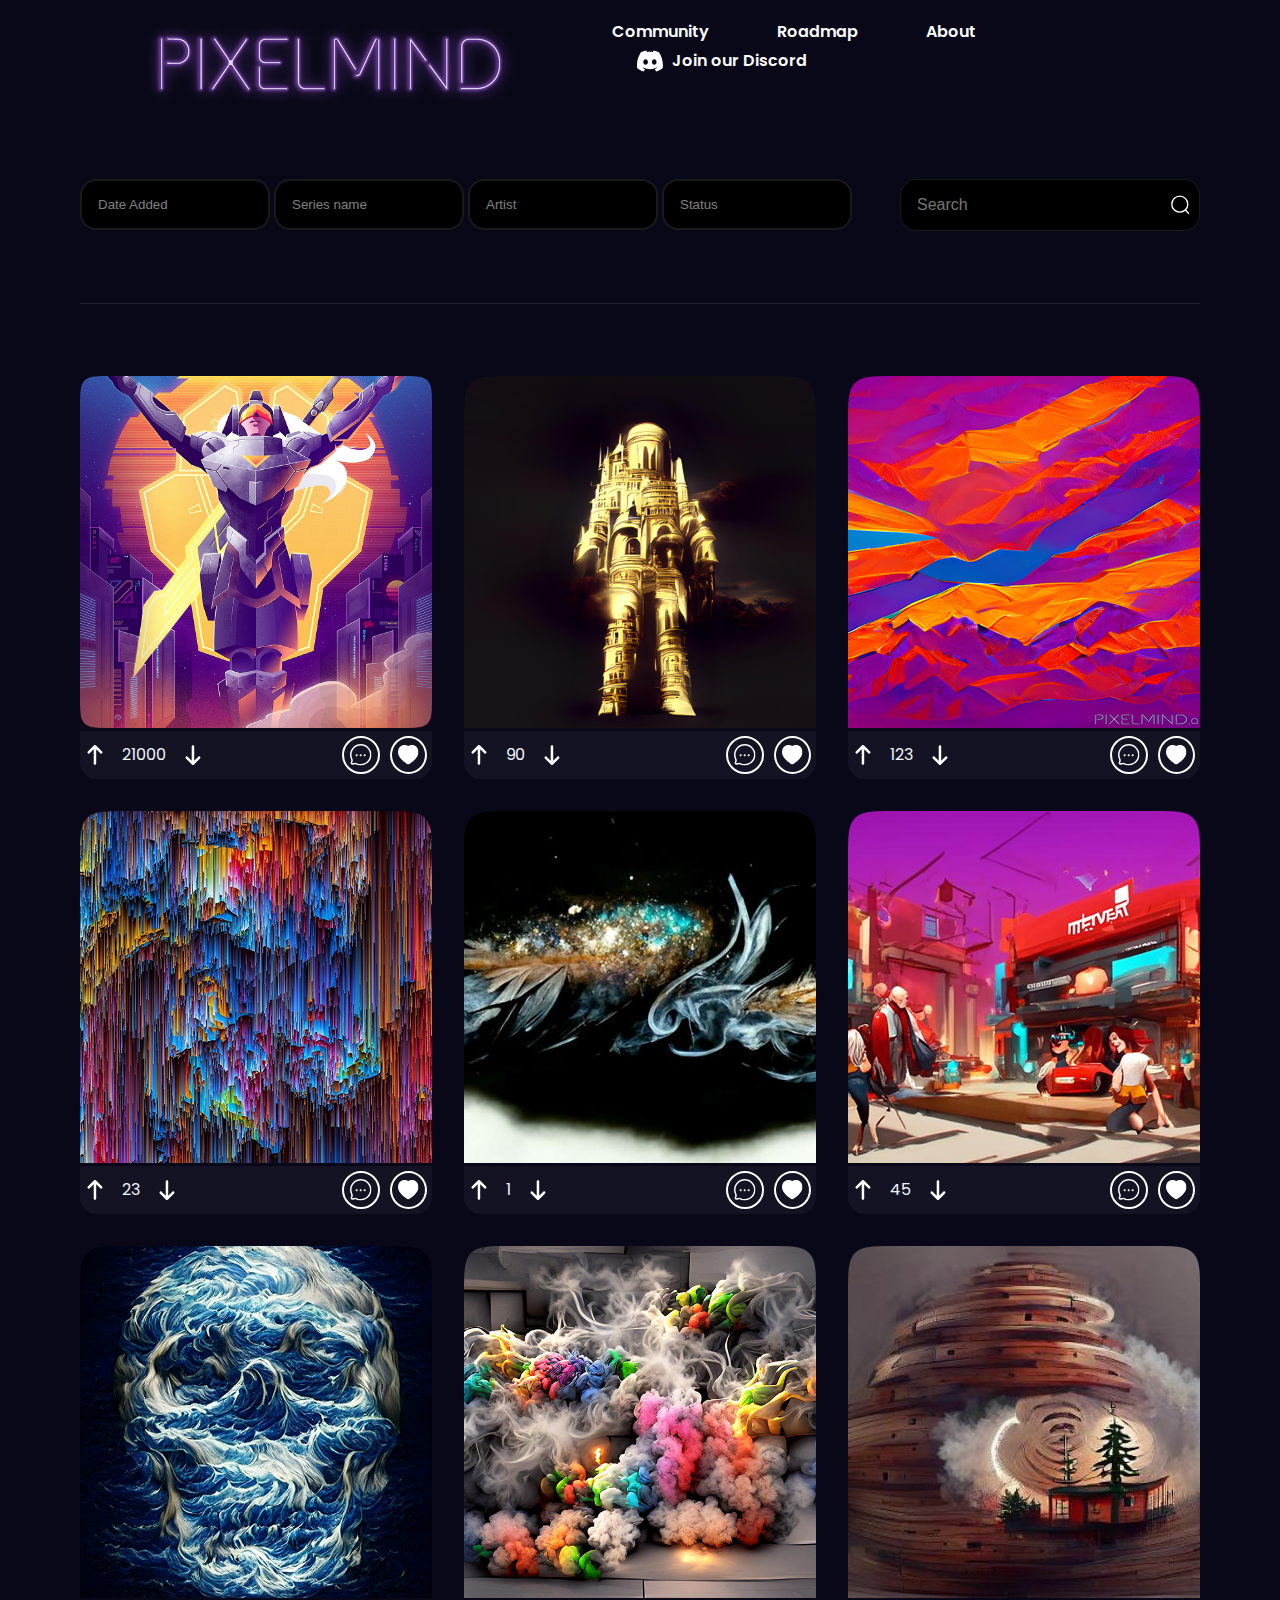
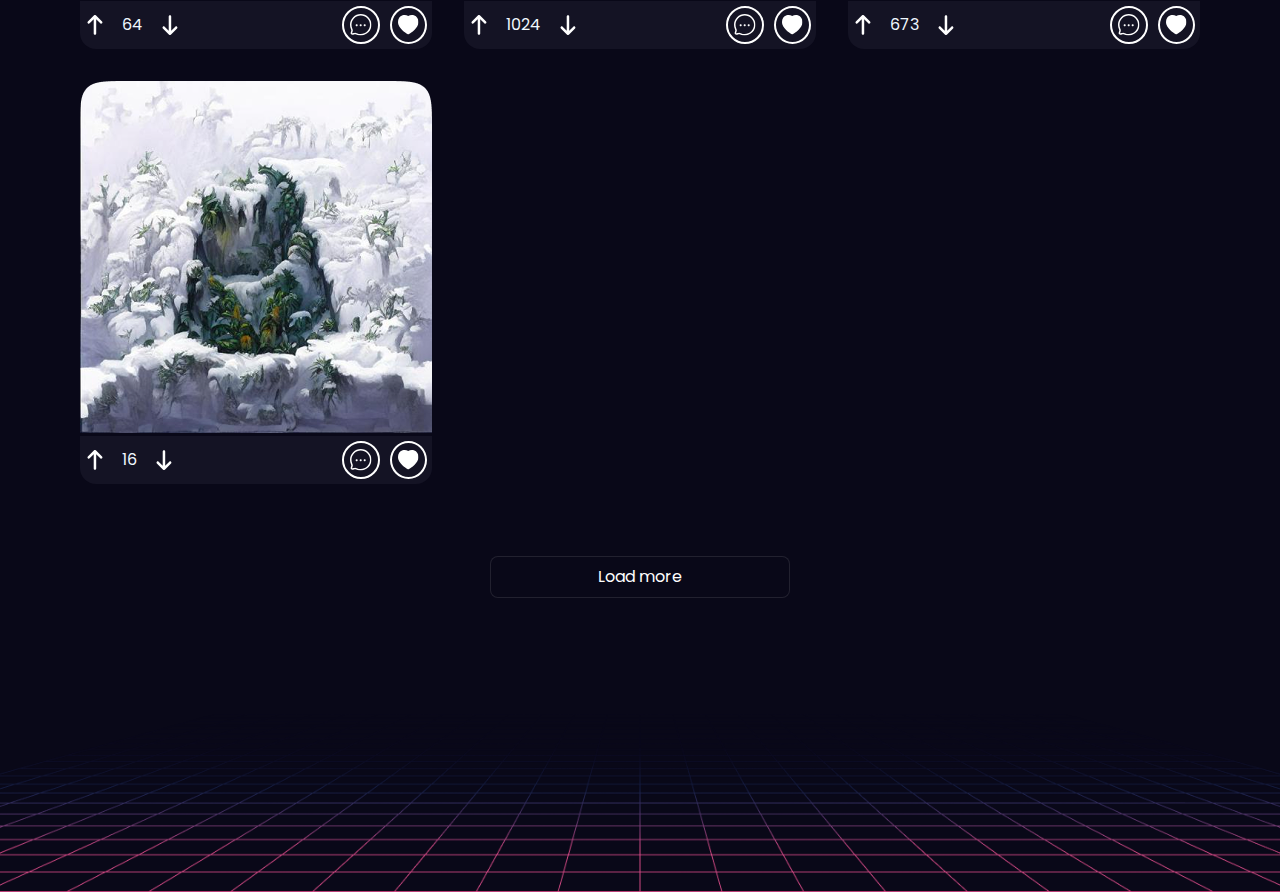
==== community.html @ ca835374 "added page-Community, end home page" ====
<!DOCTYPE html>
<html lang="en">
  <head>
    <meta charset="UTF-8" />
    <meta name="viewport" content="width=device-width, initial-scale=1.0" />
    <meta
      name="description"
      content="Pixelmind: A generative art experiment using AI to inspire artists."
    />
    <meta
      name="keywords"
      content="generative art, AI art, Pixelmind, art tools"
    />
    <meta name="author" content="Pixelmind Team" />

    <link rel="preconnect" href="https://fonts.googleapis.com" />
    <link rel="preconnect" href="https://fonts.gstatic.com" crossorigin />
    <link
      href="https://fonts.googleapis.com/css2?family=Poppins:wght@100;200;300;400;500;600;700;800;900&display=swap"
      rel="stylesheet"
    />

    <link rel="stylesheet" href="reset.css" />
    <link rel="stylesheet" href="variables.css" />
    <link rel="stylesheet" href="globals.css" />
    <link rel="icon" type="image/png" href="./assets/favicon.png" />
    <link rel="stylesheet" href="community.css" />

    <title>Pixelmind_Community</title>
  </head>

  <body>
    <div class="main-container">
      <header>
        <div>
          <a href="landing.html">
            <img src="assets/logo.png" alt="Pixelmind Logo" />
          </a>
        </div>
        <nav>
          <ul>
            <li><a href="#">Community</a></li>
            <li><a href="#">Roadmap</a></li>
            <li><a href="#">About</a></li>
            <li>
              <a href="#" class="discord-btn">
                <svg
                  width="27"
                  height="22"
                  viewBox="0 0 27 22"
                  fill="none"
                  xmlns="http://www.w3.org/2000/svg"
                >
                  <g clip-path="url(#clip0_8081_1397)">
                    <path
                      id="discord-path"
                      d="M22.9627 2.15604C21.2781 1.32492 19.4769 0.720891 17.5938 0.376953C17.3625 0.817869 17.0923 1.41091 16.906 1.88267C14.9042 1.56522 12.9208 1.56522 10.9558 1.88267C10.7695 1.41091 10.4932 0.817869 10.2599 0.376953C8.3747 0.720891 6.5714 1.32713 4.88683 2.16044C1.48902 7.57477 0.567935 12.8546 1.02848 18.0595C3.28208 19.8341 5.46609 20.9122 7.61325 21.6176C8.14339 20.8482 8.61621 20.0304 9.02353 19.1684C8.24777 18.8576 7.50476 18.474 6.80271 18.0287C6.98896 17.8832 7.17115 17.731 7.34716 17.5745C11.6292 19.6865 16.2817 19.6865 20.5126 17.5745C20.6907 17.731 20.8728 17.8832 21.0571 18.0287C20.3529 18.4762 19.6079 18.8597 18.8321 19.1706C19.2395 20.0304 19.7102 20.8505 20.2424 21.6198C22.3916 20.9144 24.5777 19.8364 26.8313 18.0595C27.3717 12.0257 25.9082 6.79436 22.9627 2.15604ZM9.6069 14.8586C8.32147 14.8586 7.26732 13.5931 7.26732 12.0522C7.26732 10.5112 8.29896 9.2436 9.6069 9.2436C10.9149 9.2436 11.969 10.509 11.9465 12.0522C11.9485 13.5931 10.9149 14.8586 9.6069 14.8586ZM18.2529 14.8586C16.9675 14.8586 15.9133 13.5931 15.9133 12.0522C15.9133 10.5112 16.9449 9.2436 18.2529 9.2436C19.5608 9.2436 20.615 10.509 20.5925 12.0522C20.5925 13.5931 19.5608 14.8586 18.2529 14.8586Z"
                      fill="white"
                    />
                  </g>
                  <defs>
                    <clipPath id="clip0_8081_1397">
                      <rect
                        width="26.0417"
                        height="21.8182"
                        fill="white"
                        transform="translate(0.917969 0.0898438)"
                      />
                    </clipPath>
                  </defs>
                </svg>
                Join our Discord
              </a>
            </li>
          </ul>
        </nav>
      </header>
      <section class="site-search">
        <div class="create-pixelmind-select">
          <div class="select-wrapper">
            <select class="custom-select">
              <option value="" disabled selected hidden>Date Added</option>
              <option value="Most recent">Most recent</option>
              <option value="Most oldest">Most oldest</option>
            </select>
            <span class="arrow"></span>
          </div>

          <div class="select-wrapper">
            <select class="custom-select">
              <option value="" disabled selected hidden>Series name</option>
              <option value="Pixiv">Pixiv</option>
            </select>
            <span class="arrow"></span>
          </div>
          <div class="select-wrapper">
            <select class="custom-select">
              <option value="" disabled selected hidden>Artist</option>
              <option value="Anime">Anime</option>
              <option value="Western">Western</option>
              <option value="Matrix">Matrix</option>
            </select>
            <span class="arrow"></span>
          </div>
          <div class="select-wrapper">
            <select class="custom-select">
              <option value="" disabled selected hidden>Status</option>
              <option value="Anime">Anime</option>
              <option value="Western">Western</option>
              <option value="Matrix">Matrix</option>
            </select>
            <span class="arrow"></span>
          </div>
        </div>
        <div class="search-container">
          <input
            type="text"
            placeholder="Search"
            class="search-input"
            id="searchInput"
          />
          <img
            src="./assets/search.svg"
            alt="Поиск"
            class="search-icon"
            id="searchIcon"
          />
        </div>
      </section>
      <div class="horizont-line"></div>
      <div class="cards">
        <div class="card" data-name="cartoon girl">
          <img
            class="card-img"
            src="./assets/cartoon-girl.png"
            alt="Strong redhead cartoon girl with tattoos"
          />
          <div class="rating">
            <div class="rating-container">
              <img
                class="rating-up"
                src="./assets/arrow-rating-up.svg"
                alt="Увеличить рейтинг"
              />
              <div class="rating-value">21000</div>
              <img
                class="rating-down"
                src="./assets/arrow-rating-down.svg"
                alt="Уменьшить рейтинг"
              />
            </div>
            <div class="social-actions">
              <span>
                <img src="./assets/comment.svg" alt="Комментарий" />
              </span>
              <span class="like-button">
                <svg
                  width="21"
                  height="20"
                  viewBox="0 0 21 20"
                  fill="none"
                  xmlns="http://www.w3.org/2000/svg"
                >
                  <mask
                    id="mask0_8132_271"
                    style="mask-type: luminance"
                    maskUnits="userSpaceOnUse"
                    x="0"
                    y="0"
                    width="21"
                    height="20"
                  >
                    <path
                      fill-rule="evenodd"
                      clip-rule="evenodd"
                      d="M0 0H20.4725V19.501H0V0Z"
                      fill="white"
                    />
                  </mask>
                  <g mask="url(#mask0_8132_271)">
                    <path
                      class="like-path"
                      fill-rule="evenodd"
                      clip-rule="evenodd"
                      d="M10.2375 19.5011C10.1135 19.5011 9.99047 19.4711 9.87847 19.4101C9.56547 19.2391 2.19247 15.1751 0.395468 9.58112C0.394468 9.58112 0.394468 9.58012 0.394468 9.58012C-0.733532 6.05812 0.522469 1.63212 4.57747 0.325118C6.48147 -0.290882 8.55647 -0.019882 10.2345 1.03912C11.8605 0.0111181 14.0205 -0.272882 15.8865 0.325118C19.9455 1.63412 21.2055 6.05912 20.0785 9.58012C18.3395 15.1101 10.9125 19.2351 10.5975 19.4081C10.4855 19.4701 10.3615 19.5011 10.2375 19.5011Z"
                      fill="#F469DE"
                    />
                  </g>
                </svg>
              </span>
            </div>
          </div>
        </div>
        <div class="card" data-name="astronavt">
          <img src="./assets/astronavt.png" alt="astronavt" />
          <div class="rating">
            <div class="rating-container">
              <img
                class="rating-up"
                src="./assets/arrow-rating-up.svg"
                alt="Увеличить рейтинг"
              />
              <div class="rating-value">90</div>
              <img
                class="rating-down"
                src="./assets/arrow-rating-down.svg"
                alt="Уменьшить рейтинг"
              />
            </div>
            <div class="social-actions">
              <span>
                <img src="./assets/comment.svg" alt="Комментарий" />
              </span>
              <span class="like-button">
                <svg
                  width="21"
                  height="20"
                  viewBox="0 0 21 20"
                  fill="none"
                  xmlns="http://www.w3.org/2000/svg"
                >
                  <mask
                    id="mask0_8132_271"
                    style="mask-type: luminance"
                    maskUnits="userSpaceOnUse"
                    x="0"
                    y="0"
                    width="21"
                    height="20"
                  >
                    <path
                      fill-rule="evenodd"
                      clip-rule="evenodd"
                      d="M0 0H20.4725V19.501H0V0Z"
                      fill="white"
                    />
                  </mask>
                  <g mask="url(#mask0_8132_271)">
                    <path
                      class="like-path"
                      fill-rule="evenodd"
                      clip-rule="evenodd"
                      d="M10.2375 19.5011C10.1135 19.5011 9.99047 19.4711 9.87847 19.4101C9.56547 19.2391 2.19247 15.1751 0.395468 9.58112C0.394468 9.58112 0.394468 9.58012 0.394468 9.58012C-0.733532 6.05812 0.522469 1.63212 4.57747 0.325118C6.48147 -0.290882 8.55647 -0.019882 10.2345 1.03912C11.8605 0.0111181 14.0205 -0.272882 15.8865 0.325118C19.9455 1.63412 21.2055 6.05912 20.0785 9.58012C18.3395 15.1101 10.9125 19.2351 10.5975 19.4081C10.4855 19.4701 10.3615 19.5011 10.2375 19.5011Z"
                      fill="#F469DE"
                    />
                  </g>
                </svg>
              </span>
            </div>
          </div>
        </div>
        <div class="card" data-name="color">
          <img src="./assets/color.png" alt="color" />
          <div class="rating">
            <div class="rating-container">
              <img
                class="rating-up"
                src="./assets/arrow-rating-up.svg"
                alt="Увеличить рейтинг"
              />
              <div class="rating-value">123</div>
              <img
                class="rating-down"
                src="./assets/arrow-rating-down.svg"
                alt="Уменьшить рейтинг"
              />
            </div>
            <div class="social-actions">
              <span>
                <img src="./assets/comment.svg" alt="Комментарий" />
              </span>
              <span class="like-button">
                <svg
                  width="21"
                  height="20"
                  viewBox="0 0 21 20"
                  fill="none"
                  xmlns="http://www.w3.org/2000/svg"
                >
                  <mask
                    id="mask0_8132_271"
                    style="mask-type: luminance"
                    maskUnits="userSpaceOnUse"
                    x="0"
                    y="0"
                    width="21"
                    height="20"
                  >
                    <path
                      fill-rule="evenodd"
                      clip-rule="evenodd"
                      d="M0 0H20.4725V19.501H0V0Z"
                      fill="white"
                    />
                  </mask>
                  <g mask="url(#mask0_8132_271)">
                    <path
                      class="like-path"
                      fill-rule="evenodd"
                      clip-rule="evenodd"
                      d="M10.2375 19.5011C10.1135 19.5011 9.99047 19.4711 9.87847 19.4101C9.56547 19.2391 2.19247 15.1751 0.395468 9.58112C0.394468 9.58112 0.394468 9.58012 0.394468 9.58012C-0.733532 6.05812 0.522469 1.63212 4.57747 0.325118C6.48147 -0.290882 8.55647 -0.019882 10.2345 1.03912C11.8605 0.0111181 14.0205 -0.272882 15.8865 0.325118C19.9455 1.63412 21.2055 6.05912 20.0785 9.58012C18.3395 15.1101 10.9125 19.2351 10.5975 19.4081C10.4855 19.4701 10.3615 19.5011 10.2375 19.5011Z"
                      fill="#F469DE"
                    />
                  </g>
                </svg>
              </span>
            </div>
          </div>
        </div>
        <div class="card" data-name="threads">
          <img src="./assets/threads.png" alt="threads" />
          <div class="rating">
            <div class="rating-container">
              <img
                class="rating-up"
                src="./assets/arrow-rating-up.svg"
                alt="Увеличить рейтинг"
              />
              <div class="rating-value">23</div>
              <img
                class="rating-down"
                src="./assets/arrow-rating-down.svg"
                alt="Уменьшить рейтинг"
              />
            </div>
            <div class="social-actions">
              <span>
                <img src="./assets/comment.svg" alt="Комментарий" />
              </span>
              <span class="like-button">
                <svg
                  width="21"
                  height="20"
                  viewBox="0 0 21 20"
                  fill="none"
                  xmlns="http://www.w3.org/2000/svg"
                >
                  <mask
                    id="mask0_8132_271"
                    style="mask-type: luminance"
                    maskUnits="userSpaceOnUse"
                    x="0"
                    y="0"
                    width="21"
                    height="20"
                  >
                    <path
                      fill-rule="evenodd"
                      clip-rule="evenodd"
                      d="M0 0H20.4725V19.501H0V0Z"
                      fill="white"
                    />
                  </mask>
                  <g mask="url(#mask0_8132_271)">
                    <path
                      class="like-path"
                      fill-rule="evenodd"
                      clip-rule="evenodd"
                      d="M10.2375 19.5011C10.1135 19.5011 9.99047 19.4711 9.87847 19.4101C9.56547 19.2391 2.19247 15.1751 0.395468 9.58112C0.394468 9.58112 0.394468 9.58012 0.394468 9.58012C-0.733532 6.05812 0.522469 1.63212 4.57747 0.325118C6.48147 -0.290882 8.55647 -0.019882 10.2345 1.03912C11.8605 0.0111181 14.0205 -0.272882 15.8865 0.325118C19.9455 1.63412 21.2055 6.05912 20.0785 9.58012C18.3395 15.1101 10.9125 19.2351 10.5975 19.4081C10.4855 19.4701 10.3615 19.5011 10.2375 19.5011Z"
                      fill="#F469DE"
                    />
                  </g>
                </svg>
              </span>
            </div>
          </div>
        </div>
        <div class="card" data-name="space">
          <img src="./assets/space.png" alt="space" />
          <div class="rating">
            <div class="rating-container">
              <img
                class="rating-up"
                src="./assets/arrow-rating-up.svg"
                alt="Увеличить рейтинг"
              />
              <div class="rating-value">1</div>
              <img
                class="rating-down"
                src="./assets/arrow-rating-down.svg"
                alt="Уменьшить рейтинг"
              />
            </div>
            <div class="social-actions">
              <span>
                <img src="./assets/comment.svg" alt="Комментарий" />
              </span>
              <span class="like-button">
                <svg
                  width="21"
                  height="20"
                  viewBox="0 0 21 20"
                  fill="none"
                  xmlns="http://www.w3.org/2000/svg"
                >
                  <mask
                    id="mask0_8132_271"
                    style="mask-type: luminance"
                    maskUnits="userSpaceOnUse"
                    x="0"
                    y="0"
                    width="21"
                    height="20"
                  >
                    <path
                      fill-rule="evenodd"
                      clip-rule="evenodd"
                      d="M0 0H20.4725V19.501H0V0Z"
                      fill="white"
                    />
                  </mask>
                  <g mask="url(#mask0_8132_271)">
                    <path
                      class="like-path"
                      fill-rule="evenodd"
                      clip-rule="evenodd"
                      d="M10.2375 19.5011C10.1135 19.5011 9.99047 19.4711 9.87847 19.4101C9.56547 19.2391 2.19247 15.1751 0.395468 9.58112C0.394468 9.58112 0.394468 9.58012 0.394468 9.58012C-0.733532 6.05812 0.522469 1.63212 4.57747 0.325118C6.48147 -0.290882 8.55647 -0.019882 10.2345 1.03912C11.8605 0.0111181 14.0205 -0.272882 15.8865 0.325118C19.9455 1.63412 21.2055 6.05912 20.0785 9.58012C18.3395 15.1101 10.9125 19.2351 10.5975 19.4081C10.4855 19.4701 10.3615 19.5011 10.2375 19.5011Z"
                      fill="#F469DE"
                    />
                  </g>
                </svg>
              </span>
            </div>
          </div>
        </div>
        <div class="card" data-name="tokio">
          <img src="./assets/tokio_shop.png" alt="Tokio" />
          <div class="rating">
            <div class="rating-container">
              <img
                class="rating-up"
                src="./assets/arrow-rating-up.svg"
                alt="Увеличить рейтинг"
              />
              <div class="rating-value">45</div>
              <img
                class="rating-down"
                src="./assets/arrow-rating-down.svg"
                alt="Уменьшить рейтинг"
              />
            </div>
            <div class="social-actions">
              <span>
                <img src="./assets/comment.svg" alt="Комментарий" />
              </span>
              <span class="like-button">
                <svg
                  width="21"
                  height="20"
                  viewBox="0 0 21 20"
                  fill="none"
                  xmlns="http://www.w3.org/2000/svg"
                >
                  <mask
                    id="mask0_8132_271"
                    style="mask-type: luminance"
                    maskUnits="userSpaceOnUse"
                    x="0"
                    y="0"
                    width="21"
                    height="20"
                  >
                    <path
                      fill-rule="evenodd"
                      clip-rule="evenodd"
                      d="M0 0H20.4725V19.501H0V0Z"
                      fill="white"
                    />
                  </mask>
                  <g mask="url(#mask0_8132_271)">
                    <path
                      class="like-path"
                      fill-rule="evenodd"
                      clip-rule="evenodd"
                      d="M10.2375 19.5011C10.1135 19.5011 9.99047 19.4711 9.87847 19.4101C9.56547 19.2391 2.19247 15.1751 0.395468 9.58112C0.394468 9.58112 0.394468 9.58012 0.394468 9.58012C-0.733532 6.05812 0.522469 1.63212 4.57747 0.325118C6.48147 -0.290882 8.55647 -0.019882 10.2345 1.03912C11.8605 0.0111181 14.0205 -0.272882 15.8865 0.325118C19.9455 1.63412 21.2055 6.05912 20.0785 9.58012C18.3395 15.1101 10.9125 19.2351 10.5975 19.4081C10.4855 19.4701 10.3615 19.5011 10.2375 19.5011Z"
                      fill="#F469DE"
                    />
                  </g>
                </svg>
              </span>
            </div>
          </div>
        </div>
        <div class="card">
          <img src="./assets/skeleton.png" alt="Skeleton" />
          <div class="rating">
            <div class="rating-container">
              <img
                class="rating-up"
                src="./assets/arrow-rating-up.svg"
                alt="Увеличить рейтинг"
              />
              <div class="rating-value">64</div>
              <img
                class="rating-down"
                src="./assets/arrow-rating-down.svg"
                alt="Уменьшить рейтинг"
              />
            </div>
            <div class="social-actions">
              <span>
                <img src="./assets/comment.svg" alt="Комментарий" />
              </span>
              <span class="like-button">
                <svg
                  width="21"
                  height="20"
                  viewBox="0 0 21 20"
                  fill="none"
                  xmlns="http://www.w3.org/2000/svg"
                >
                  <mask
                    id="mask0_8132_271"
                    style="mask-type: luminance"
                    maskUnits="userSpaceOnUse"
                    x="0"
                    y="0"
                    width="21"
                    height="20"
                  >
                    <path
                      fill-rule="evenodd"
                      clip-rule="evenodd"
                      d="M0 0H20.4725V19.501H0V0Z"
                      fill="white"
                    />
                  </mask>
                  <g mask="url(#mask0_8132_271)">
                    <path
                      class="like-path"
                      fill-rule="evenodd"
                      clip-rule="evenodd"
                      d="M10.2375 19.5011C10.1135 19.5011 9.99047 19.4711 9.87847 19.4101C9.56547 19.2391 2.19247 15.1751 0.395468 9.58112C0.394468 9.58112 0.394468 9.58012 0.394468 9.58012C-0.733532 6.05812 0.522469 1.63212 4.57747 0.325118C6.48147 -0.290882 8.55647 -0.019882 10.2345 1.03912C11.8605 0.0111181 14.0205 -0.272882 15.8865 0.325118C19.9455 1.63412 21.2055 6.05912 20.0785 9.58012C18.3395 15.1101 10.9125 19.2351 10.5975 19.4081C10.4855 19.4701 10.3615 19.5011 10.2375 19.5011Z"
                      fill="#F469DE"
                    />
                  </g>
                </svg>
              </span>
            </div>
          </div>
        </div>
        <div class="card" data-name="flowers">
          <img src="./assets/flowers.png" alt="flowers" />
          <div class="rating">
            <div class="rating-container">
              <img
                class="rating-up"
                src="./assets/arrow-rating-up.svg"
                alt="Увеличить рейтинг"
              />
              <div class="rating-value">1024</div>
              <img
                class="rating-down"
                src="./assets/arrow-rating-down.svg"
                alt="Уменьшить рейтинг"
              />
            </div>
            <div class="social-actions">
              <span>
                <img src="./assets/comment.svg" alt="Комментарий" />
              </span>
              <span class="like-button">
                <svg
                  width="21"
                  height="20"
                  viewBox="0 0 21 20"
                  fill="none"
                  xmlns="http://www.w3.org/2000/svg"
                >
                  <mask
                    id="mask0_8132_271"
                    style="mask-type: luminance"
                    maskUnits="userSpaceOnUse"
                    x="0"
                    y="0"
                    width="21"
                    height="20"
                  >
                    <path
                      fill-rule="evenodd"
                      clip-rule="evenodd"
                      d="M0 0H20.4725V19.501H0V0Z"
                      fill="white"
                    />
                  </mask>
                  <g mask="url(#mask0_8132_271)">
                    <path
                      class="like-path"
                      fill-rule="evenodd"
                      clip-rule="evenodd"
                      d="M10.2375 19.5011C10.1135 19.5011 9.99047 19.4711 9.87847 19.4101C9.56547 19.2391 2.19247 15.1751 0.395468 9.58112C0.394468 9.58112 0.394468 9.58012 0.394468 9.58012C-0.733532 6.05812 0.522469 1.63212 4.57747 0.325118C6.48147 -0.290882 8.55647 -0.019882 10.2345 1.03912C11.8605 0.0111181 14.0205 -0.272882 15.8865 0.325118C19.9455 1.63412 21.2055 6.05912 20.0785 9.58012C18.3395 15.1101 10.9125 19.2351 10.5975 19.4081C10.4855 19.4701 10.3615 19.5011 10.2375 19.5011Z"
                      fill="#F469DE"
                    />
                  </g>
                </svg>
              </span>
            </div>
          </div>
        </div>
        <div class="card" data-name="mountains">
          <img src="./assets/mountains.png" alt="mountains" />
          <div class="rating">
            <div class="rating-container">
              <img
                class="rating-up"
                src="./assets/arrow-rating-up.svg"
                alt="Увеличить рейтинг"
              />
              <div class="rating-value">673</div>
              <img
                class="rating-down"
                src="./assets/arrow-rating-down.svg"
                alt="Уменьшить рейтинг"
              />
            </div>
            <div class="social-actions">
              <span>
                <img src="./assets/comment.svg" alt="Комментарий" />
              </span>
              <span class="like-button">
                <svg
                  width="21"
                  height="20"
                  viewBox="0 0 21 20"
                  fill="none"
                  xmlns="http://www.w3.org/2000/svg"
                >
                  <mask
                    id="mask0_8132_271"
                    style="mask-type: luminance"
                    maskUnits="userSpaceOnUse"
                    x="0"
                    y="0"
                    width="21"
                    height="20"
                  >
                    <path
                      fill-rule="evenodd"
                      clip-rule="evenodd"
                      d="M0 0H20.4725V19.501H0V0Z"
                      fill="white"
                    />
                  </mask>
                  <g mask="url(#mask0_8132_271)">
                    <path
                      class="like-path"
                      fill-rule="evenodd"
                      clip-rule="evenodd"
                      d="M10.2375 19.5011C10.1135 19.5011 9.99047 19.4711 9.87847 19.4101C9.56547 19.2391 2.19247 15.1751 0.395468 9.58112C0.394468 9.58112 0.394468 9.58012 0.394468 9.58012C-0.733532 6.05812 0.522469 1.63212 4.57747 0.325118C6.48147 -0.290882 8.55647 -0.019882 10.2345 1.03912C11.8605 0.0111181 14.0205 -0.272882 15.8865 0.325118C19.9455 1.63412 21.2055 6.05912 20.0785 9.58012C18.3395 15.1101 10.9125 19.2351 10.5975 19.4081C10.4855 19.4701 10.3615 19.5011 10.2375 19.5011Z"
                      fill="#F469DE"
                    />
                  </g>
                </svg>
              </span>
            </div>
          </div>
        </div>
        <div class="card" data-name="winter">
          <img src="./assets/winter.png" alt="winter" />
          <div class="rating">
            <div class="rating-container">
              <img
                class="rating-up"
                src="./assets/arrow-rating-up.svg"
                alt="Увеличить рейтинг"
              />
              <div class="rating-value">16</div>
              <img
                class="rating-down"
                src="./assets/arrow-rating-down.svg"
                alt="Уменьшить рейтинг"
              />
            </div>
            <div class="social-actions">
              <span>
                <img src="./assets/comment.svg" alt="Комментарий" />
              </span>
              <span class="like-button">
                <svg
                  width="21"
                  height="20"
                  viewBox="0 0 21 20"
                  fill="none"
                  xmlns="http://www.w3.org/2000/svg"
                >
                  <mask
                    id="mask0_8132_271"
                    style="mask-type: luminance"
                    maskUnits="userSpaceOnUse"
                    x="0"
                    y="0"
                    width="21"
                    height="20"
                  >
                    <path
                      fill-rule="evenodd"
                      clip-rule="evenodd"
                      d="M0 0H20.4725V19.501H0V0Z"
                      fill="white"
                    />
                  </mask>
                  <g mask="url(#mask0_8132_271)">
                    <path
                      class="like-path"
                      fill-rule="evenodd"
                      clip-rule="evenodd"
                      d="M10.2375 19.5011C10.1135 19.5011 9.99047 19.4711 9.87847 19.4101C9.56547 19.2391 2.19247 15.1751 0.395468 9.58112C0.394468 9.58112 0.394468 9.58012 0.394468 9.58012C-0.733532 6.05812 0.522469 1.63212 4.57747 0.325118C6.48147 -0.290882 8.55647 -0.019882 10.2345 1.03912C11.8605 0.0111181 14.0205 -0.272882 15.8865 0.325118C19.9455 1.63412 21.2055 6.05912 20.0785 9.58012C18.3395 15.1101 10.9125 19.2351 10.5975 19.4081C10.4855 19.4701 10.3615 19.5011 10.2375 19.5011Z"
                      fill="#F469DE"
                    />
                  </g>
                </svg>
              </span>
            </div>
          </div>
        </div>
      </div>

      <a href="/community.html" class="load-more-button">Load more</a>

      <div class="open-card">
        <button class="close-button">X</button>
        <div class="card-info">
          <h2>Strong redhead cartoon girl with tattoos</h2>
          <span class="card-series">Series #12 &#149; 20 Sep 2021</span>
          <div>
            <span class="card-neon card-color">#Neon</span>
            <span class="card-waveblue card-color">#Waveblue</span>
          </div>
          <div class="horizont-line"></div>
          <div class="card-created">
            <div class="card-left">
              <div>Series created by</div>
              <div>Image created by</div>
            </div>
            <div class="card-created-right">
              <div>John Downey</div>
              <div>Makhael Knife</div>
            </div>
          </div>
          <div class="horizont-line"></div>
          <div class="prompt">
            <div class="prompt-left card-left">
              <div>Prompt</div>
              <div>Prompt #</div>
              <div>Prompt entry</div>
              <div>Series entry</div>
              <div>aiNFT #</div>
              <div>Style ID</div>
              <div>AI ID</div>
              <div>Image #</div>
            </div>
            <div class="prompt-right">
              <div>Prompt</div>
              <div>23</div>
              <div>23</div>
              <div>23</div>
              <div>34</div>
              <div>Dark Space</div>
              <div>Dark Space</div>

              <div>23</div>
            </div>
          </div>
        </div>
        <img src="./assets/cartoon-girl.png" alt="Cartoon Girl" />
      </div>
    </div>

    <footer></footer>
    <div class="overlay" style="display: none"></div>
    <script src="landing.js"></script>
    <script src="community.js"></script>
  </body>
</html>
---- variables.css ----
:root {
  --gradient-primary: linear-gradient(
    to bottom,
    #ba03ff 0%,
    #6d4bff 67%,
    #476bff 100%
  );
  --color-white: #ffffff;
  --color-pink: #ff88ba;
  --color-green: #00b87b;
  --color-error: #f02929;
  --color-gray-13: #090818;
  --color-gray-8: #2a1f3e;
  --color-gray-11: #141324;
  --color-purple: #9921ff;
  --color-blue: #4e42f1;
}
---- globals.css ----
* {
  box-sizing: border-box;
}

.btn-primary {
  color: var(--color-white);
  padding: 16px;
  background: var(--gradient-primary);
  border-radius: 16px;
  min-width: 160px;
  display: flex;
  justify-content: center;
  gap: 4px;
  border: none;
  outline: none;
  font-family: Poppins, sans-serif;
  font-weight: 600;
}

.btn-primary:hover {
  background: white;
  color: var(--color-purple);
  transition: all ease 0.6s;
}

a {
  text-decoration: none;
}
select {
  -webkit-appearance: none;
  -moz-appearance: none;
  -ms-appearance: none;
  appearance: none;
}
---- community.css ----
body {
  background-color: var(--color-gray-13);
  font-family: Poppins, sans-serif;
  margin: 0;
}

.main-container {
  display: flex;
  flex-direction: column;
  width: 1120px;
  margin: auto;
  padding: 24px 0;
  color: aliceblue;
  gap: 72px;
}
header {
  display: flex;
  justify-content: space-between;
  font-weight: 600;
}

ul li {
  display: inline-block;
  padding: 0 32px;
}

a {
  color: var(--color-white);
  max-width: 300px;
}

.discord-btn {
  background: var(--gradient-discord);
  color: white;
  padding: 10px 24px;
  border: none;
  border-radius: 24px;
  font-size: 16px;
  cursor: pointer;
  display: flex;
  gap: 9px;
  justify-content: center;
  align-items: center;
}

.discord svg path {
  transition: all ease 0.3s;
}

.discord:hover svg path {
  fill: var(--color-blue);
}

.discord:hover {
  background: var(--color-white);
  color: var(--color-blue);
  transition: all ease 0.3s;
}
.select-wrapper {
  position: relative;
  display: inline-block;
  width: 190px; /* Select width */
}

/* Hide default select arrow */
.select-wrapper select {
  -webkit-appearance: none; /* Remove arrow in WebKit browsers */
  -moz-appearance: none; /* Remove arrow in Firefox */
  appearance: none; /* Remove arrow */
  width: 100%;
  border-radius: 16px;
  background-color: rgba(0, 0, 0, 3);
  color: rgba(255, 255, 255, 0.5); /* Default text color */
  border: 2px solid rgba(255, 255, 255, 0.1);
  outline: none;
  padding: 16px;
}

/* Add custom arrow */
.arrow {
  position: absolute;
  top: 50%;
  right: 10px; /* Distance from right edge */
  transform: translateY(-50%) rotate(0deg); /* Initial arrow position */
  width: 12px;
  height: 12px;
  background: url("./assets/Arrow.svg") no-repeat center;
  pointer-events: none; /* Prevent interfering with select clicks */
}

/* Arrow rotation animation */
.select-wrapper.open .arrow {
  transform: translateY(-50%) rotate(180deg); /* Rotation on open */
}
.horizont-line {
  width: auto;
  border-top: solid 1px rgba(255, 255, 255, 0.1);
}
.card {
  width: 352px;
  border-radius: 16px;
  cursor: pointer;
  .card-img {
    width: 352px;
  }
}

.rating {
  width: 100%;
  display: flex;
  justify-content: space-between;
  align-items: center;
  background-color: var(--color-gray-11);
  border-radius: 0 0 16px 16px;
  padding: 5px;
}

.rating-container {
  display: flex;
  gap: 17px;
  align-items: center;
  justify-content: center;
}

.rating-container img {
  width: 20px;
  height: 20px;
  cursor: pointer;
}

.social-actions {
  display: flex;
  gap: 10px;
}

.social-actions span {
  border: solid white 2px;
  border-radius: 50%;
  padding: 6px;
  display: flex;
  justify-content: center;
  align-items: center;
}
.like-path {
  fill: white;
}

.like-button.liked .like-path {
  fill: #ff69b4 !important;
}

.like-button {
  cursor: pointer;
}
.cards {
  display: grid;
  grid-template-columns: repeat(3, 1fr);
  gap: 32px;
}

.load-more-button {
  width: 352px;
  background-color: var(--color-gray-13);
  border: solid 1px rgba(255, 255, 255, 0.1);
  text-align: center;
  padding: 12px;
  border-radius: 8px;
  margin: auto;
}
footer {
  height: 30vh;
  background-image: url("./assets/retrowave.png");
  background-position: bottom;
  background-repeat: no-repeat;
  background-size: contain;
}
.search-container {
  position: relative;
  width: 300px;
}

.search-input {
  background-color: rgba(0, 0, 0, 3);
  width: 100%;
  padding: 16px;
  font-size: 16px;
  border: solid 1px rgba(255, 255, 255, 0.1);
  border-radius: 16px;
  outline: none;
  color: var(--color-white);
}

.search-icon {
  position: absolute;
  right: 10px;
  top: 50%;
  transform: translateY(-50%);
  width: 20px;
  height: 20px;
  cursor: pointer;
}
.site-search {
  display: flex;
  justify-content: space-between;
}
.card-info {
  color: white;
  max-width: 352px;
  padding: 32px;
  display: flex;
  flex-direction: column;
  gap: 20px;
}

.prompt {
  display: flex;
  justify-content: space-between;
  width: 100%;
  flex-grow: 1;
}

.prompt-left,
.prompt-right {
  display: flex;
  flex-direction: column;
  justify-content: space-evenly;
}

.open-card {
  width: 656px;
  background-color: #2a1f3e;
  border-radius: 24px;

  justify-content: end !important;
  height: 604px;
  position: fixed;
  top: 50%;
  left: 50%;
  transform: translate(-32%, -50%);
  z-index: 1000;
  display: none;
}

.open-card img {
  position: absolute;
  bottom: 5%;
  right: 53%;
}

.open-card h2 {
  font-size: 24px;
  font-weight: 400;
}

.card-series {
  color: rgba(255, 255, 255, 0.5);
}

.card-color {
  padding: 7px;
  border-radius: 28px;
}

.card-neon {
  background-color: rgba(255, 136, 186, 0.5);
}

.card-waveblue {
  background-color: rgba(0, 184, 123, 0.5);
}

.card-created {
  display: flex;
  justify-content: space-between;
  div {
    padding-bottom: 5px;
  }
}

.card-left {
  color: rgba(255, 255, 255, 0.5);
  font-weight: 300;
}
.close-button {
  position: absolute;
  top: 10px;
  right: 10px;
  background-color: transparent;
  border: none;
  color: white;
  font-size: 20px;
  cursor: pointer;
  z-index: 1001; /* Выше, чем open-card */
}
.overlay {
  position: fixed;
  top: 0;
  left: 0;
  width: 100%;
  height: 100%;
  background-color: rgba(0, 0, 0, 0.5);
  z-index: 999;
}
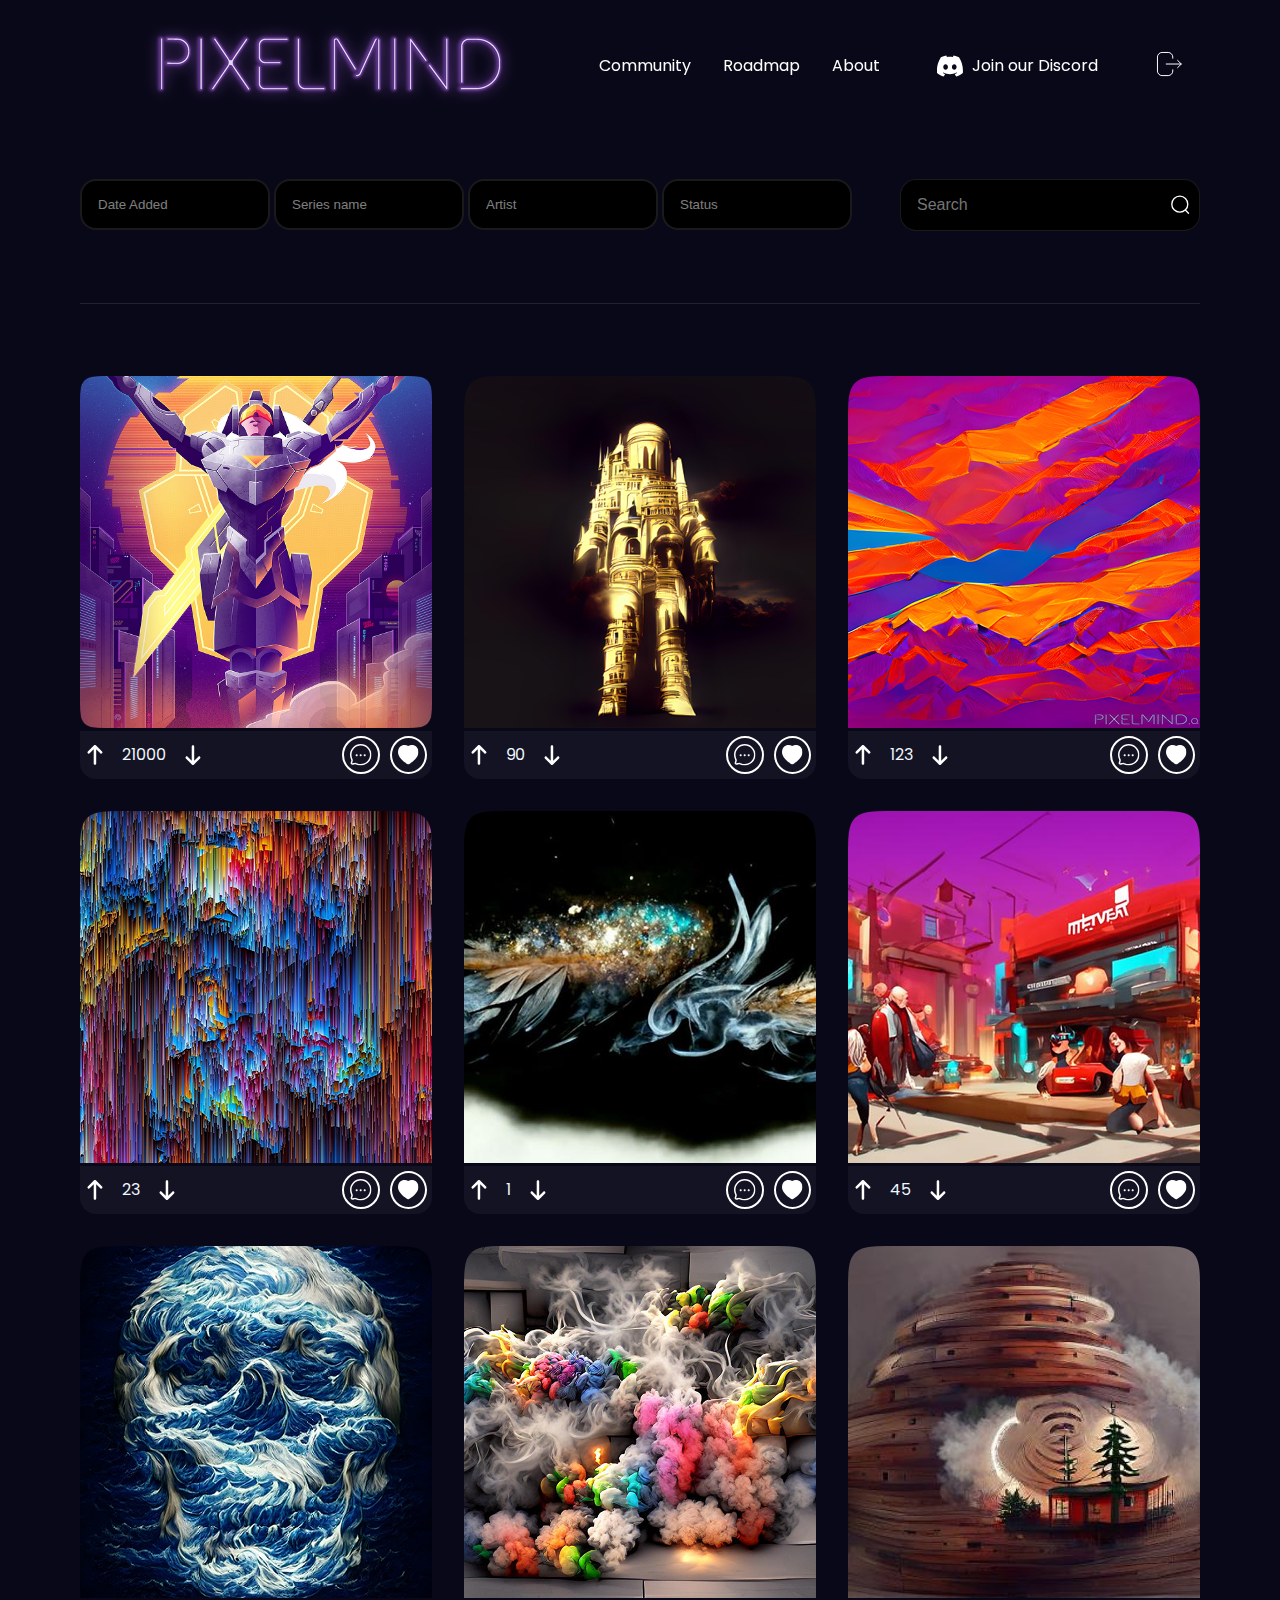
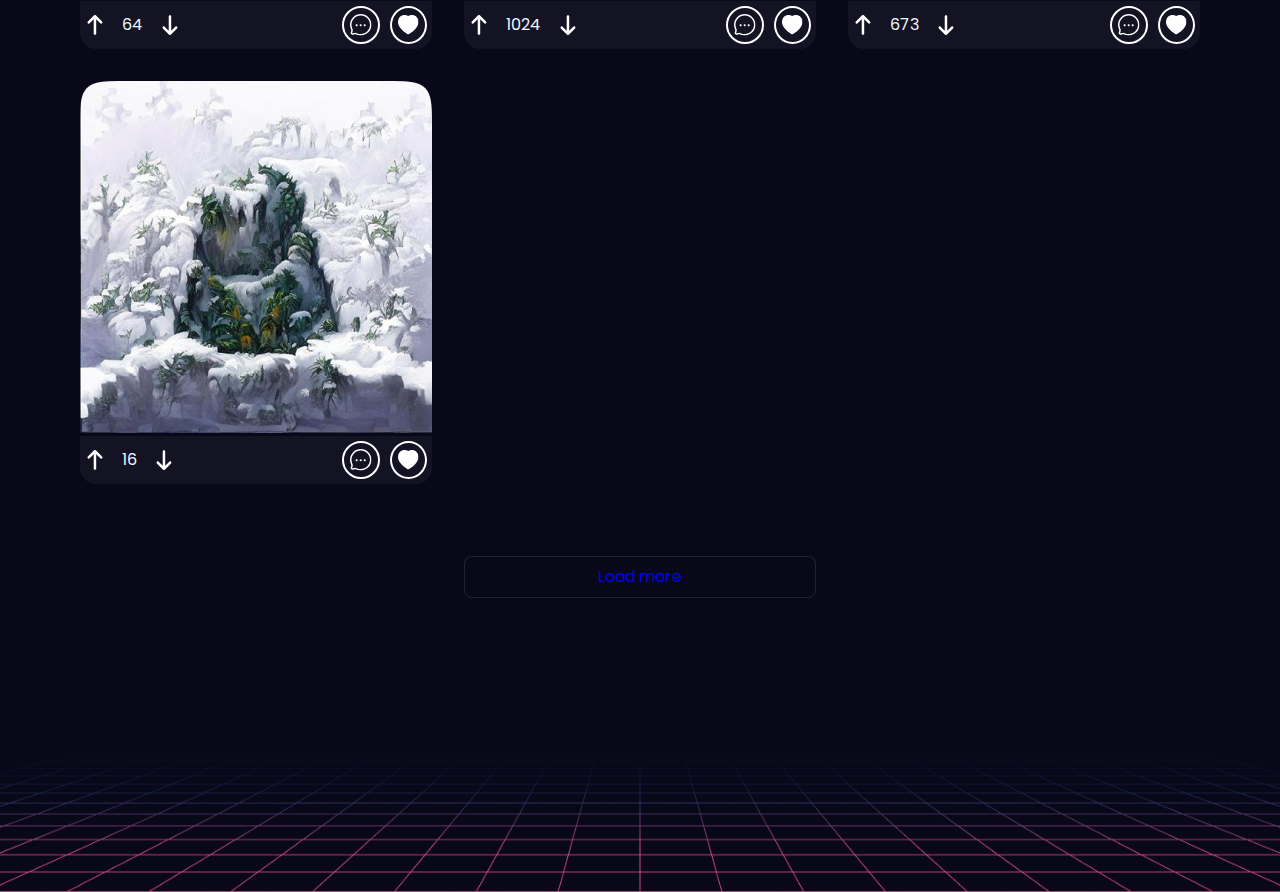
==== commit ff6aacab: "added media version plz Nikita check" ====
--- a/community.html
+++ b/community.html
@@ -31,15 +31,20 @@
 
   <body>
     <div class="main-container">
-      <header>
+      <header id="header">
         <div>
           <a href="landing.html">
             <img src="assets/logo.png" alt="Pixelmind Logo" />
           </a>
         </div>
-        <nav>
+        <div class="header-media">
+          <a href="#" class="burger-menu-btn" id="menu-toggle">
+            <img src="./assets/menu.svg" alt="Menu" />
+          </a>
+        </div>
+        <nav id="navbar">
           <ul>
-            <li><a href="#">Community</a></li>
+            <li><a href="./community.html">Community</a></li>
             <li><a href="#">Roadmap</a></li>
             <li><a href="#">About</a></li>
             <li>
@@ -72,8 +77,40 @@
                 Join our Discord
               </a>
             </li>
+            <li>
+              <a href="./index.html" class="log-out-btn">
+                <svg
+                  width="30"
+                  height="30"
+                  viewBox="0 0 30 30"
+                  fill="none"
+                  xmlns="http://www.w3.org/2000/svg"
+                >
+                  <path
+                    d="M18.7698 9.23692V8.07067C18.7698 5.52692 16.7073 3.46442 14.1636 3.46442H8.06984C5.52734 3.46442 3.46484 5.52692 3.46484 8.07067V21.9832C3.46484 24.5269 5.52734 26.5894 8.06984 26.5894H14.1761C16.7123 26.5894 18.7698 24.5332 18.7698 21.9969V20.8182"
+                    stroke="white"
+                    stroke-linecap="round"
+                    stroke-linejoin="round"
+                  />
+                  <path
+                    d="M27.2622 15.0268H12.2109"
+                    stroke="white"
+                    stroke-linecap="round"
+                    stroke-linejoin="round"
+                  />
+                  <path
+                    d="M23.6016 11.3829L27.2616 15.0267L23.6016 18.6717"
+                    stroke="white"
+                    stroke-linecap="round"
+                    stroke-linejoin="round"
+                  />
+                </svg>
+                <span class="media-log-out">Exit</span>
+              </a>
+            </li>
           </ul>
         </nav>
+        <div class="overlay" id="overlay"></div>
       </header>
       <section class="site-search">
         <div class="create-pixelmind-select">
--- a/community.css
+++ b/community.css
@@ -16,17 +16,85 @@
 header {
   display: flex;
   justify-content: space-between;
-  font-weight: 600;
-}
-
-ul li {
-  display: inline-block;
-  padding: 0 32px;
-}
-
-a {
-  color: var(--color-white);
-  max-width: 300px;
+  align-items: center;
+
+  background-color: rgba(51, 51, 51, 0);
+  position: sticky;
+  top: 0;
+  z-index: 1001;
+  transition: all 0.3s ease;
+}
+
+header.scrolled {
+  background: var(--color-gray-11);
+  box-shadow: 0 2px 10px rgba(0, 0, 0, 0.1);
+  border-radius: 0 0 15px 15px;
+  padding: 15px;
+}
+
+.header-media {
+  display: none;
+}
+
+.burger-menu-btn {
+  display: flex;
+  align-items: center;
+  justify-content: center;
+  background: none;
+  border: none;
+  cursor: pointer;
+}
+
+.burger-menu-btn img {
+  width: 24px;
+  height: 24px;
+}
+
+nav {
+  display: flex;
+  align-items: center;
+}
+
+nav ul {
+  list-style: none;
+  padding: 0;
+  margin: 0;
+  display: flex;
+  align-items: center;
+}
+
+nav ul li {
+  padding: 0 16px;
+}
+
+nav ul li a {
+  color: white;
+  text-decoration: none;
+  display: block;
+}
+
+.overlay {
+  display: none;
+  position: fixed;
+  top: 0;
+  left: 0;
+  width: 100%;
+  height: 100vh;
+  background-color: rgba(0, 0, 0, 0.5);
+  z-index: 999;
+}
+
+.overlay.active {
+  display: block;
+}
+
+.log-out-btn:hover svg path {
+  stroke: var(--color-error);
+  transition: all ease 0.3s;
+}
+.log-out-btn:hover {
+  color: var(--color-error);
+  transition: all ease 0.3s;
 }
 
 .discord-btn {
@@ -43,18 +111,54 @@
   align-items: center;
 }
 
-.discord svg path {
-  transition: all ease 0.3s;
-}
-
-.discord:hover svg path {
+.discord-btn svg path {
+  transition: all ease 0.3s;
+}
+
+.discord-btn:hover svg path {
   fill: var(--color-blue);
-}
-
-.discord:hover {
+  transition: all ease 0.3s;
+}
+
+.discord-btn:hover {
   background: var(--color-white);
   color: var(--color-blue);
   transition: all ease 0.3s;
+}
+.media-log-out {
+  display: none;
+}
+
+.discord-btn {
+  background: var(--gradient-discord);
+  color: white;
+  padding: 10px 24px;
+  border: none;
+  border-radius: 24px;
+  font-size: 16px;
+  cursor: pointer;
+  display: flex;
+  gap: 9px;
+  justify-content: center;
+  align-items: center;
+}
+
+.discord-btn svg path {
+  transition: all ease 0.3s;
+}
+
+.discord-btn:hover svg path {
+  fill: var(--color-blue);
+  transition: all ease 0.3s;
+}
+
+.discord-btn:hover {
+  background: var(--color-white);
+  color: var(--color-blue);
+  transition: all ease 0.3s;
+}
+.media-log-out {
+  display: none;
 }
 .select-wrapper {
   position: relative;
@@ -283,10 +387,13 @@
 }
 .close-button {
   position: absolute;
-  top: 10px;
-  right: 10px;
-  background-color: transparent;
-  border: none;
+  top: -22px;
+  right: -25px;
+  background-color: #2a1f3e;
+  border-radius: 50%;
+  border: solid 3px rgba(0, 0, 0, 0.5);
+
+  padding: 14px;
   color: white;
   font-size: 20px;
   cursor: pointer;
@@ -301,3 +408,85 @@
   background-color: rgba(0, 0, 0, 0.5);
   z-index: 999;
 }
+@media (max-width: 900px) {
+  .main-container {
+    width: 100%;
+    padding: 32px;
+  }
+  img {
+    width: 100%;
+  }
+  header {
+    position: sticky;
+  }
+  .header-media {
+    display: block;
+  }
+
+  .header-media {
+    display: block;
+  }
+
+  nav {
+    display: none;
+    position: fixed;
+    top: 0;
+    right: -50%;
+    width: 50%;
+    height: 100vh;
+    background-color: #444;
+    box-shadow: -2px 0 8px rgba(0, 0, 0, 0.1);
+    transition: right 0.3s ease;
+    z-index: 1000;
+    flex-direction: column;
+    padding-top: 60px;
+    justify-content: flex-start;
+  }
+
+  nav.active {
+    right: 0;
+    display: flex;
+  }
+
+  nav ul {
+    display: block;
+  }
+
+  nav ul li {
+    padding: 12px 16px;
+    border-bottom: 1px solid rgba(255, 255, 255, 0.1);
+  }
+  .media-log-out {
+    display: block;
+  }
+  .media-log-out:hover {
+    color: var(--color-error);
+    transition: all ease 0.3s;
+  }
+  .log-out-btn {
+    display: flex;
+    align-items: center;
+    gap: 5px;
+  }
+  .cards {
+    display: flex;
+    flex-direction: column;
+    margin: auto;
+  }
+  .site-search {
+    display: flex;
+    flex-direction: column-reverse;
+    gap: 10px;
+  }
+  .create-pixelmind-select {
+    gap: 10px;
+    display: flex;
+    flex-direction: column;
+  }
+  .select-wrapper {
+    width: 100%;
+  }
+  .search-container {
+    width: 100%;
+  }
+}
